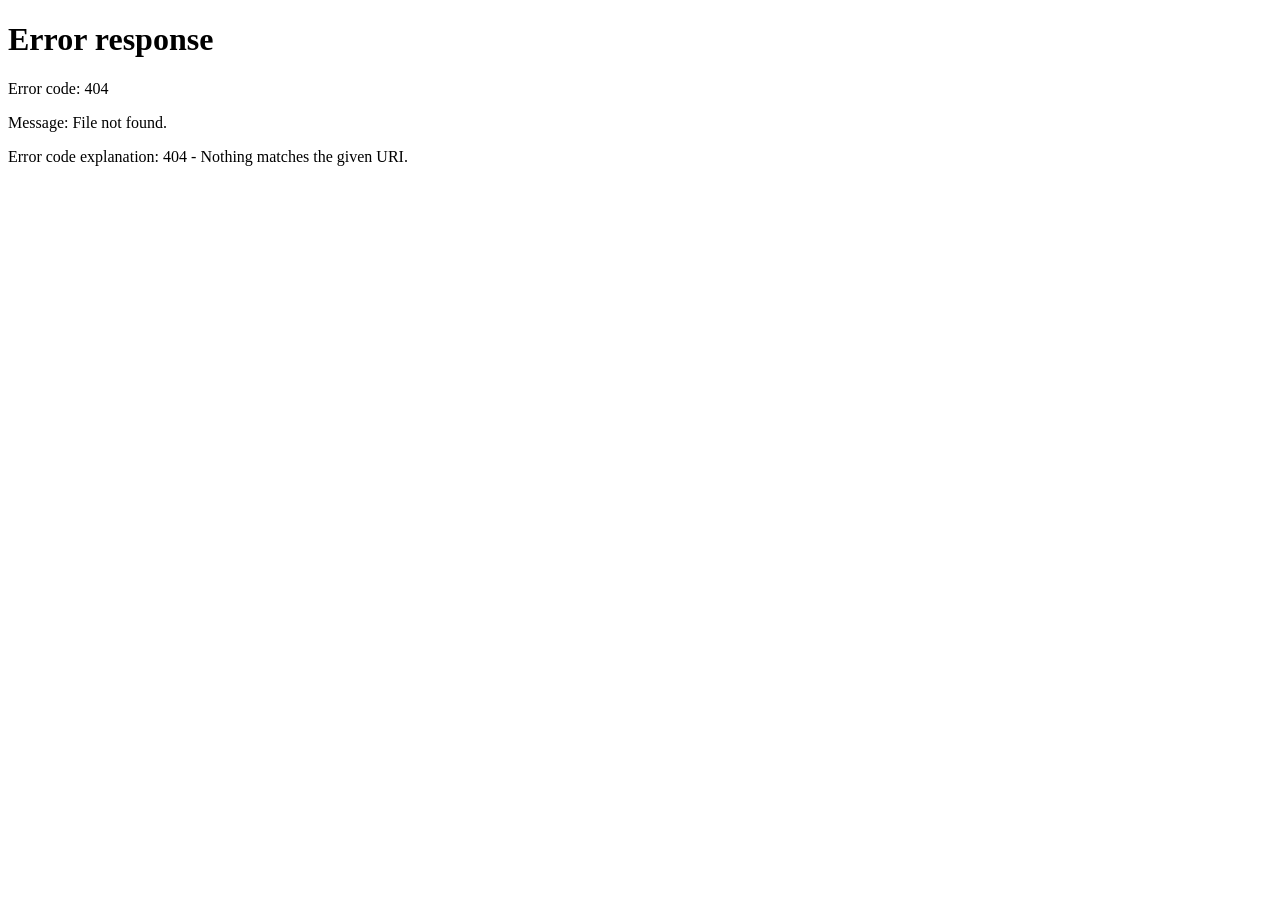
==== templates/Homepage.html @ d8c0ced1 "Homepage template" ====
<!doctype html>
<html lang="en">
  <head>
    <script>
      // Redirect to language selector if this is their first visit
      if (!localStorage.getItem("fb_lang")) {
        window.location.replace("language-select.html");
      }
    </script>
    <meta charset="UTF-8" />
    <meta name="viewport" content="width=device-width, initial-scale=1.0" />
    <title>Fasal Bazaar - Khet Se Ghar Tak Ka Connection</title>
    <link rel="stylesheet" href="Homepage.css" />
    <link
      rel="stylesheet"
      href="https://cdnjs.cloudflare.com/ajax/libs/font-awesome/6.4.0/css/all.min.css"
    />
  </head>
  <body>
    <header>
      <div class="logo" data-t>Fasal Bazaar</div>
      <nav>
        <!-- Crops Dropdown Menu -->
        <div class="dropdown">
          <a href="#" class="dropdown-toggle">
            Crops <i class="fas fa-chevron-down"></i>
          </a>
          <div class="dropdown-menu">
            <div class="dropdown-categories">
              <!-- Grains -->
              <div class="dropdown-category">
                <h4 data-t>Grains</h4>
                <a href="#" onclick="searchCrop('Bajra')" data-t>Bajra</a>
                <a href="#" onclick="searchCrop('Basmati Rice')" data-t
                  >Basmati Rice</a
                >
                <a href="#" onclick="searchCrop('Jowar')" data-t>Jowar</a>
                <a href="#" onclick="searchCrop('Maize')" data-t>Maize</a>
                <a href="#" onclick="searchCrop('Paddy')" data-t>Paddy</a>
                <a href="#" onclick="searchCrop('Ragi')" data-t>Ragi</a>
                <a href="#" onclick="searchCrop('Rice')" data-t>Rice</a>
                <a href="#" onclick="searchCrop('Wheat')" data-t>Wheat</a>
                <a href="#" onclick="searchCrop('Barley')" data-t>Barley</a>
                <a href="#" onclick="searchCrop('Millet')" data-t>Millet</a>
              </div>

              <!-- Pulses -->
              <div class="dropdown-category">
                <h4>Pulses</h4>
                <a href="#" onclick="searchCrop('Chana')" data-t>Chana</a>
                <a href="#" onclick="searchCrop('Masoor')" data-t>Masoor</a>
                <a href="#" onclick="searchCrop('Moong')" data-t>Moong</a>
                <a href="#" onclick="searchCrop('Tur')" data-t>Tur</a>
                <a href="#" onclick="searchCrop('Urad')" data-t>Urad</a>
                <a href="#" onclick="searchCrop('Green Peas')" data-t
                  >Green Peas</a
                >
                <a href="#" onclick="searchCrop('Rajma')" data-t>Rajma</a>
                <a href="#" onclick="searchCrop('Horse Gram')" data-t
                  >Horse Gram</a
                >
              </div>

              <!-- Vegetables -->
              <div class="dropdown-category">
                <h4>Vegetables</h4>
                <a href="#" onclick="searchCrop('Tomato')" data-t>Tomato</a>
                <a href="#" onclick="searchCrop('Potato')" data-t>Potato</a>
                <a href="#" onclick="searchCrop('Onion')" data-t>Onion</a>
                <a href="#" onclick="searchCrop('Cabbage')" data-t>Cabbage</a>
                <a href="#" onclick="searchCrop('Cauliflower')" data-t
                  >Cauliflower</a
                >
                <a href="#" onclick="searchCrop('Carrot')" data-t>Carrot</a>
                <a href="#" onclick="searchCrop('Brinjal')" data-t>Brinjal</a>
                <a href="#" onclick="searchCrop('Ladys Finger')" data-t
                  >Ladys Finger</a
                >
                <a href="#" onclick="searchCrop('Cucumber')" data-t>Cucumber</a>
                <a href="#" onclick="searchCrop('Capsicum')" data-t>Capsicum</a>
              </div>

              <!-- Fruits -->
              <div class="dropdown-category">
                <h4>Fruits</h4>
                <a href="#" onclick="searchCrop('Apple')" data-t>Apple</a>
                <a href="#" onclick="searchCrop('Banana')" data-t>Banana</a>
                <a href="#" onclick="searchCrop('Mango')" data-t>Mango</a>
                <a href="#" onclick="searchCrop('Grapes')" data-t>Grapes</a>
                <a href="#" onclick="searchCrop('Orange')" data-t>Orange</a>
                <a href="#" onclick="searchCrop('Pomegranate')" data-t
                  >Pomegranate</a
                >
                <a href="#" onclick="searchCrop('Papaya')" data-t>Papaya</a>
                <a href="#" onclick="searchCrop('Watermelon')" data-t
                  >Watermelon</a
                >
                <a href="#" onclick="searchCrop('Guava')" data-t>Guava</a>
                <a href="#" onclick="searchCrop('Strawberry')" data-t
                  >Strawberry</a
                >
              </div>

              <!-- Oilseeds -->
              <div class="dropdown-category">
                <h4>Oilseeds</h4>
                <a href="#" onclick="searchCrop('Groundnut')" data-t
                  >Groundnut</a
                >
                <a href="#" onclick="searchCrop('Mustard')" data-t>Mustard</a>
                <a href="#" onclick="searchCrop('Soyabean')" data-t>Soyabean</a>
                <a href="#" onclick="searchCrop('Sunflower Seed')" data-t
                  >Sunflower Seed</a
                >
                <a href="#" onclick="searchCrop('Sesame')" data-t>Sesame</a>
                <a href="#" onclick="searchCrop('Castor Seed')" data-t
                  >Castor Seed</a
                >
                <a href="#" onclick="searchCrop('Cotton')" data-t>Cotton</a>
                <a href="#" onclick="searchCrop('Coconut')" data-t>Coconut</a>
              </div>

              <!-- Spices & Fibers -->
              <div class="dropdown-category">
                <h4>Spices & Fibers</h4>
                <a href="#" onclick="searchCrop('Turmeric')" data-t>Turmeric</a>
                <a href="#" onclick="searchCrop('Ginger')" data-t>Ginger</a>
                <a href="#" onclick="searchCrop('Garlic')" data-t>Garlic</a>
                <a href="#" onclick="searchCrop('Dry Chilli')" data-t
                  >Dry Chilli</a
                >
                <a href="#" onclick="searchCrop('Coriander')" data-t
                  >Coriander</a
                >
                <a href="#" onclick="searchCrop('Jeera')" data-t>Jeera</a>
                <a href="#" onclick="searchCrop('Pepper')" data-t>Pepper</a>
                <a href="#" onclick="searchCrop('Cardamom')" data-t>Cardamom</a>
                <a href="#" onclick="searchCrop('Jute')" data-t>Jute</a>
                <a href="#" onclick="searchCrop('Tea')" data-t>Tea</a>
              </div>
            </div>
          </div>
        </div>

        <a href="index.html" data-t>Shop</a>
        <a href="chat-listing.html" data-t>Sell Crops</a>
        <a href="chat-listing.html?mode=buyer" data-t>Buy Crops</a>
        <a href="mandi.html" data-t>🌾 Mandi Prices</a>
      </nav>
      <div id="userSection"></div>
    </header>

    <section class="hero">
      <div class="hero-content">
        <h1>Khet Se Ghar Tak Ka Connection</h1>
        <p data-t>
          The best market place to buy and sell crops authentically from the
          farmer.
        </p>
        <div class="search-container">
          <input
            type="text"
            class="search-input"
            placeholder="Search Crops"
            id="searchInput"
          />
          <button class="search-btn" id="searchButton">→</button>
        </div>
      </div>
      <div class="hero-image">
        <img src="image_2.png" alt="Farmer with crops" />
      </div>
    </section>

    <section class="best-selling">
      <h2 class="section-title" data-t>Best Selling Product</h2>
      <div class="category-tabs">
        <button
          class="category-tab active"
          onclick="filterProducts('staples')"
          data-t
        >
          Staples
        </button>
        <button class="category-tab" onclick="filterProducts('fresh')" data-t>
          Fresh Items
        </button>
        <button
          class="category-tab"
          onclick="filterProducts('industrial')"
          data-t
        >
          Industrial
        </button>
      </div>
      <div class="products-grid" id="productsGrid">
        <!-- Products will be added dynamically -->
      </div>
    </section>

    <footer>
      <div class="footer-content">
        <div class="footer-brand">
          <h3>Fasal Bazaar</h3>
          <p>
            We are a marketplace platform that connects farmers directly with
            buyers, ensuring fair prices and authentic quality crops.
          </p>
        </div>
        <div class="footer-column">
          <h4>Service</h4>
          <a href="#">Direct buy</a>
          <a href="#">Bulk Buy</a>
          <a href="#">Become a Member</a>
        </div>
        <div class="footer-column">
          <h4>Crops</h4>
          <a href="#">Staples</a>
          <a href="#">Fresh Items</a>
          <a href="#">Industrial</a>
        </div>
      </div>
      <div class="footer-bottom">
        <div>Copyright © 2025</div>
        <div>
          <a href="#" style="color: #666; text-decoration: none; margin: 0 15px"
            >Terms of Service</a
          >
          <a href="#" style="color: #666; text-decoration: none"
            >Privacy Policy</a
          >
        </div>
      </div>
    </footer>

    <!-- Authentication Modal -->
    <div id="authModal" class="modal">
      <div class="modal-content auth-modal-content">
        <span class="close" onclick="closeAuthModal()">&times;</span>

        <div class="auth-tabs">
          <button class="auth-tab active" onclick="switchAuthTab('login')">
            Login
          </button>
          <button class="auth-tab" onclick="switchAuthTab('signup')">
            Sign Up
          </button>
        </div>

        <!-- Login Form -->
        <div id="loginForm" class="auth-form active">
          <h2 data-t>Welcome Back</h2>
          <form onsubmit="handleLogin(event)">
            <div class="form-group">
              <label data-t>User ID / Email</label>
              <input
                type="text"
                id="loginUserId"
                required
                placeholder="Enter your user ID or email"
              />
            </div>
            <div class="form-group">
              <label data-t>Password</label>
              <input
                type="password"
                id="loginPassword"
                required
                placeholder="Enter your password"
              />
            </div>
            <button type="submit" class="auth-submit-btn" data-t>Login</button>
          </form>

          <div class="auth-divider">
            <span>OR</span>
          </div>

          <button class="google-login-btn" onclick="handleGoogleLogin()" data-t>
            <i class="fab fa-google"></i> Continue with Google
          </button>

          <p class="auth-switch">
            Don't have an account?
            <a href="#" onclick="switchAuthTab('signup')" data-t>Sign Up</a>
          </p>
        </div>

        <!-- Signup Form -->
        <div id="signupForm" class="auth-form">
          <h2 data-t>Create Account</h2>
          <form onsubmit="handleSignup(event)">
            <div class="form-group">
              <label data-t>Full Name</label>
              <input
                type="text"
                id="signupName"
                required
                placeholder="Enter your full name"
              />
            </div>
            <div class="form-group">
              <label data-t>Email</label>
              <input
                type="email"
                id="signupEmail"
                required
                placeholder="Enter your email"
              />
            </div>
            <div class="form-group" data-t>
              <label>Phone Number</label>
              <input
                type="tel"
                id="signupPhone"
                required
                placeholder="Enter your phone number"
              />
            </div>
            <div class="form-group" data-t>
              <label>User ID</label>
              <input
                type="text"
                id="signupUserId"
                required
                placeholder="Create a unique user ID"
              />
            </div>
            <div class="form-group">
              <label data-t>Password</label>
              <input
                type="password"
                id="signupPassword"
                required
                placeholder="Create a password"
              />
            </div>
            <div class="form-group">
              <label data-t>I am a:</label>
              <select id="signupRole" required>
                <option value="" data-t>Select Role</option>
                <option value="buyer" data-t>Buyer</option>
                <option value="seller" data-t>Farmer/Seller</option>
                <option value="both" data-t>Both</option>
              </select>
            </div>
            <button type="submit" class="auth-submit-btn" data-t>
              Sign Up
            </button>
          </form>

          <div class="auth-divider">
            <span>OR</span>
          </div>

          <button class="google-login-btn" onclick="handleGoogleLogin()">
            <i class="fab fa-google"></i> Sign up with Google
          </button>

          <p class="auth-switch" data-t>
            Already have an account?
            <a href="#" onclick="switchAuthTab('login')">Login</a>
          </p>
        </div>
      </div>
    </div>

    <!-- Cart Modal -->
    <div id="cartModal" class="modal">
      <div class="modal-content">
        <span class="close" onclick="closeCart()">&times;</span>
        <h2>Your Cart</h2>
        <div
          id="cartItems"
          style="margin-top: 30px; max-height: 400px; overflow-y: auto"
        >
          <!-- Cart items will appear here -->
        </div>
        <div
          style="
            margin-top: 30px;
            padding-top: 20px;
            border-top: 2px solid #eee;
          "
        >
          <div
            style="
              display: flex;
              justify-content: space-between;
              font-size: 20px;
              font-weight: 700;
              margin-bottom: 20px;
            "
          >
            <span>Total:</span>
            <span id="cartTotal">₹0</span>
          </div>
          <button
            style="
              width: 100%;
              padding: 15px;
              background: #5a8c2e;
              color: white;
              border: none;
              border-radius: 8px;
              font-size: 16px;
              font-weight: 600;
              cursor: pointer;
            "
            onclick="checkout()"
          >
            Proceed to Checkout
          </button>
        </div>
      </div>
    </div>
    <script src="api.js"></script>
    <script src="Homepage.js"></script>
    <script src="reverie.js"></script>
    <script src="site-translate.js"></script>
  </body>
</html>
---- templates/Homepage.css ----
* {
  margin: 0;
  padding: 0;
  box-sizing: border-box;
}

body {
  font-family: "Georgia", serif;
  background: #f5f5f0;
  overflow-x: hidden;
}

/* Header Styles */
header {
  position: fixed;
  top: 0;
  left: 0;
  width: 100%;
  z-index: 1000;
  display: flex;
  justify-content: space-evenly;
  align-items: center;
  padding: 20px 20px;
  background: #e8e8dc;
  border-bottom: 1px solid #d0d0c0;
  box-sizing: border-box;
}

.logo {
  font-size: 24px;
  font-weight: 700;
  color: #2d5016;
}

nav {
  display: flex;
  gap: 120px;
  align-items: center;
  justify-content: space-between;
}

nav a {
  text-decoration: none;
  color: #333;
  font-size: 15px;
  transition: color 0.3s;
  position: relative;
}

nav a:hover {
  color: #5a8c2e;
}

/* Dropdown Styles */
.dropdown {
  position: relative;
}

.dropdown-toggle {
  display: flex;
  align-items: center;
  gap: 5px;
  cursor: pointer;
  padding: 10px 0;
}

.dropdown-toggle i {
  font-size: 12px;
  transition: transform 0.3s;
}

.dropdown.active .dropdown-toggle i {
  transform: rotate(180deg);
}

.dropdown-menu {
  display: none;
  position: absolute;
  top: 100%;
  left: 50%;
  transform: translateX(-50%);
  margin-top: 0;
  background: white;
  border-radius: 12px;
  box-shadow: 0 8px 30px rgba(0, 0, 0, 0.15);
  padding: 25px;
  min-width: 800px;
  z-index: 1001;
  opacity: 0;
  transition: opacity 0.3s ease, visibility 0.3s ease;
  visibility: hidden;
}

.dropdown.active .dropdown-menu {
  display: block;
  opacity: 1;
  visibility: visible;
}

.dropdown-categories {
  display: grid;
  grid-template-columns: repeat(3, 1fr);
  gap: 25px;
}

.dropdown-category {
  display: flex;
  flex-direction: column;
}

.dropdown-category h4 {
  font-size: 14px;
  font-weight: 700;
  color: #2d5016;
  margin-bottom: 12px;
  padding-bottom: 8px;
  border-bottom: 2px solid #5a8c2e;
}

.dropdown-category a {
  padding: 8px 12px;
  font-size: 13px;
  color: #555;
  text-decoration: none;
  border-radius: 6px;
  transition: all 0.2s;
  display: block;
}

.dropdown-category a:hover {
  background: #f0f7eb;
  color: #2d5016;
  transform: translateX(4px);
}

.user-icon {
  background: #5a8c2e;
  width: 35px;
  height: 35px;
  border-radius: 50%;
  display: flex;
  align-items: center;
  justify-content: center;
  color: white;
  font-size: 18px;
  cursor: pointer;
  transition: all 0.3s;
}

.user-icon:hover {
  background: #4a7525;
  transform: scale(1.05);
}

/* Hero Section */
.hero {
  display: grid;
  grid-template-columns: 1fr 1fr;
  min-height: 500px;
  position: relative;
  margin-top: 75px;
}

.hero-content {
  padding: 80px 80px;
  display: flex;
  flex-direction: column;
  justify-content: center;
  background: #e8e8dc;
}

.hero-content h1 {
  font-size: 52px;
  font-weight: 700;
  color: #1a1a1a;
  line-height: 1.2;
  margin-bottom: 25px;
}

.hero-content p {
  font-size: 16px;
  color: #555;
  line-height: 1.6;
  margin-bottom: 35px;
  max-width: 450px;
}

.search-container {
  position: relative;
  max-width: 500px;
}

.search-input {
  width: 100%;
  padding: 15px 60px 15px 20px;
  border: 1px solid #c0c0b0;
  border-radius: 25px;
  font-size: 15px;
  background: white;
  outline: none;
}

.search-btn {
  position: absolute;
  right: 5px;
  top: 50%;
  transform: translateY(-50%);
  background: #5a8c2e;
  border: none;
  width: 40px;
  height: 40px;
  border-radius: 50%;
  cursor: pointer;
  display: flex;
  align-items: center;
  justify-content: center;
  color: white;
  font-size: 18px;
  transition: background 0.3s;
}

.search-btn:hover {
  background: #4a7525;
}

.hero-image {
  position: relative;
  overflow: visible;
}

.hero-image img {
  width: 100%;
  height: 100%;
  object-fit: scale-down;
}

/* Best Selling Section */
.best-selling {
  padding: 60px 80px;
  background: #f5f5f0;
}

.section-title {
  text-align: center;
  font-size: 36px;
  font-weight: 700;
  color: #1a1a1a;
  margin-bottom: 40px;
}

.category-tabs {
  display: flex;
  justify-content: center;
  gap: 20px;
  margin-bottom: 50px;
}

.category-tab {
  padding: 12px 35px;
  background: #b8d4a0;
  border: none;
  border-radius: 25px;
  font-size: 15px;
  color: #2d5016;
  font-weight: 600;
  cursor: pointer;
  transition: all 0.3s;
}

.category-tab:hover,
.category-tab.active {
  background: #5a8c2e;
  color: white;
}

.products-grid {
  display: grid;
  grid-template-columns: repeat(4, 1fr);
  gap: 30px;
  max-width: 1200px;
  margin: 0 auto;
}

.product-card {
  background: white;
  border-radius: 15px;
  overflow: hidden;
  box-shadow: 0 4px 15px rgba(0, 0, 0, 0.08);
  transition:
    transform 0.3s,
    box-shadow 0.3s;
  cursor: pointer;
}

.product-card:hover {
  transform: translateY(-5px);
  box-shadow: 0 8px 25px rgba(0, 0, 0, 0.12);
}

.product-image {
  width: 100%;
  height: 180px;
  object-fit: cover;
}

.product-info {
  padding: 20px;
}

.product-name {
  font-size: 18px;
  font-weight: 600;
  color: #1a1a1a;
  margin-bottom: 10px;
}

.product-rating {
  color: #ffc107;
  font-size: 14px;
  margin-bottom: 15px;
}

.product-footer {
  display: flex;
  justify-content: space-between;
  align-items: center;
}

.product-price {
  font-size: 16px;
  color: #333;
}

.add-to-cart {
  background: #2d5016;
  color: white;
  width: 32px;
  height: 32px;
  border-radius: 50%;
  border: none;
  cursor: pointer;
  display: flex;
  align-items: center;
  justify-content: center;
  font-size: 18px;
  transition: background 0.3s;
}

.add-to-cart:hover {
  background: #1a3010;
}

/* Footer */
footer {
  background: #d4e5c3;
  padding: 50px 80px 30px;
}

.footer-content {
  display: grid;
  grid-template-columns: 2fr 1fr 1fr 1fr;
  gap: 60px;
  margin-bottom: 40px;
}

.footer-brand h3 {
  font-size: 24px;
  color: #2d5016;
  margin-bottom: 15px;
}

.footer-brand p {
  color: #555;
  font-size: 14px;
  line-height: 1.6;
}

.footer-column h4 {
  font-size: 16px;
  color: #2d5016;
  margin-bottom: 20px;
  font-weight: 600;
}

.footer-column a {
  display: block;
  color: #555;
  text-decoration: none;
  font-size: 14px;
  margin-bottom: 12px;
  transition: color 0.3s;
}

.footer-column a:hover {
  color: #5a8c2e;
}

.social-links {
  display: flex;
  gap: 15px;
  margin-top: 15px;
}

.social-icon {
  display: flex;
  align-items: center;
  gap: 8px;
  color: #555;
  text-decoration: none;
  font-size: 14px;
  transition: color 0.3s;
}

.social-icon:hover {
  color: #5a8c2e;
}

.footer-bottom {
  text-align: center;
  padding-top: 30px;
  border-top: 1px solid #b8d4a0;
  color: #666;
  font-size: 13px;
  display: flex;
  justify-content: space-between;
}

/* Modal Styles */
.modal {
  display: none;
  position: fixed;
  z-index: 2000;
  left: 0;
  top: 0;
  width: 100%;
  height: 100%;
  background-color: rgba(0, 0, 0, 0.6);
  animation: fadeIn 0.3s;
}

@keyframes fadeIn {
  from {
    opacity: 0;
  }
  to {
    opacity: 1;
  }
}

.modal-content {
  background-color: white;
  margin: 5% auto;
  padding: 40px;
  border-radius: 16px;
  width: 90%;
  max-width: 500px;
  position: relative;
  animation: slideIn 0.3s;
}

@keyframes slideIn {
  from {
    transform: translateY(-50px);
    opacity: 0;
  }
  to {
    transform: translateY(0);
    opacity: 1;
  }
}

.close {
  position: absolute;
  right: 20px;
  top: 20px;
  font-size: 28px;
  font-weight: bold;
  color: #aaa;
  cursor: pointer;
  transition: color 0.3s;
}

.close:hover {
  color: #000;
}

/* Authentication Modal Styles */
.auth-modal-content {
  max-width: 450px;
}

.auth-tabs {
  display: flex;
  gap: 10px;
  margin-bottom: 30px;
  border-bottom: 2px solid #e0e0e0;
}

.auth-tab {
  flex: 1;
  padding: 12px;
  background: none;
  border: none;
  border-bottom: 3px solid transparent;
  font-size: 16px;
  font-weight: 600;
  color: #666;
  cursor: pointer;
  transition: all 0.3s;
}

.auth-tab.active {
  color: #5a8c2e;
  border-bottom-color: #5a8c2e;
}

.auth-form {
  display: none;
}

.auth-form.active {
  display: block;
}

.auth-form h2 {
  font-size: 24px;
  color: #1a1a1a;
  margin-bottom: 25px;
  text-align: center;
}

.form-group {
  margin-bottom: 20px;
}

.form-group label {
  display: block;
  font-size: 14px;
  font-weight: 600;
  color: #333;
  margin-bottom: 8px;
}

.form-group input,
.form-group select {
  width: 100%;
  padding: 12px 15px;
  border: 1px solid #d0d0d0;
  border-radius: 8px;
  font-size: 14px;
  transition: border-color 0.3s;
}

.form-group input:focus,
.form-group select:focus {
  outline: none;
  border-color: #5a8c2e;
}

.auth-submit-btn {
  width: 100%;
  padding: 14px;
  background: #5a8c2e;
  color: white;
  border: none;
  border-radius: 8px;
  font-size: 16px;
  font-weight: 600;
  cursor: pointer;
  transition: background 0.3s;
}

.auth-submit-btn:hover {
  background: #4a7525;
}

.auth-divider {
  text-align: center;
  margin: 25px 0;
  position: relative;
}

.auth-divider::before {
  content: '';
  position: absolute;
  top: 50%;
  left: 0;
  right: 0;
  height: 1px;
  background: #e0e0e0;
}

.auth-divider span {
  background: white;
  padding: 0 15px;
  color: #999;
  font-size: 14px;
  position: relative;
  z-index: 1;
}

.google-login-btn {
  width: 100%;
  padding: 14px;
  background: white;
  color: #333;
  border: 2px solid #e0e0e0;
  border-radius: 8px;
  font-size: 16px;
  font-weight: 600;
  cursor: pointer;
  transition: all 0.3s;
  display: flex;
  align-items: center;
  justify-content: center;
  gap: 10px;
}

.google-login-btn:hover {
  border-color: #5a8c2e;
  background: #f9f9f9;
}

.google-login-btn i {
  font-size: 18px;
  color: #4285f4;
}

.auth-switch {
  text-align: center;
  margin-top: 20px;
  font-size: 14px;
  color: #666;
}

.auth-switch a {
  color: #5a8c2e;
  text-decoration: none;
  font-weight: 600;
}

.auth-switch a:hover {
  text-decoration: underline;
}

/* Responsive */
@media (max-width: 1024px) {
  .products-grid {
    grid-template-columns: repeat(2, 1fr);
  }

  .hero {
    grid-template-columns: 1fr;
  }

  .hero-image {
    min-height: 400px;
  }

  .dropdown-menu {
    min-width: 600px;
  }

  .dropdown-categories {
    grid-template-columns: repeat(2, 1fr);
  }
}

@media (max-width: 768px) {
  header,
  .hero-content,
  .best-selling,
  footer {
    padding-left: 30px;
    padding-right: 30px;
  }

  nav {
    gap: 30px;
  }

  .products-grid {
    grid-template-columns: 1fr;
  }

  .footer-content {
    grid-template-columns: 1fr;
    gap: 30px;
  }

  .dropdown-menu {
    min-width: 90vw;
    left: 5vw;
    transform: none;
  }

  .dropdown-categories {
    grid-template-columns: 1fr;
  }
}
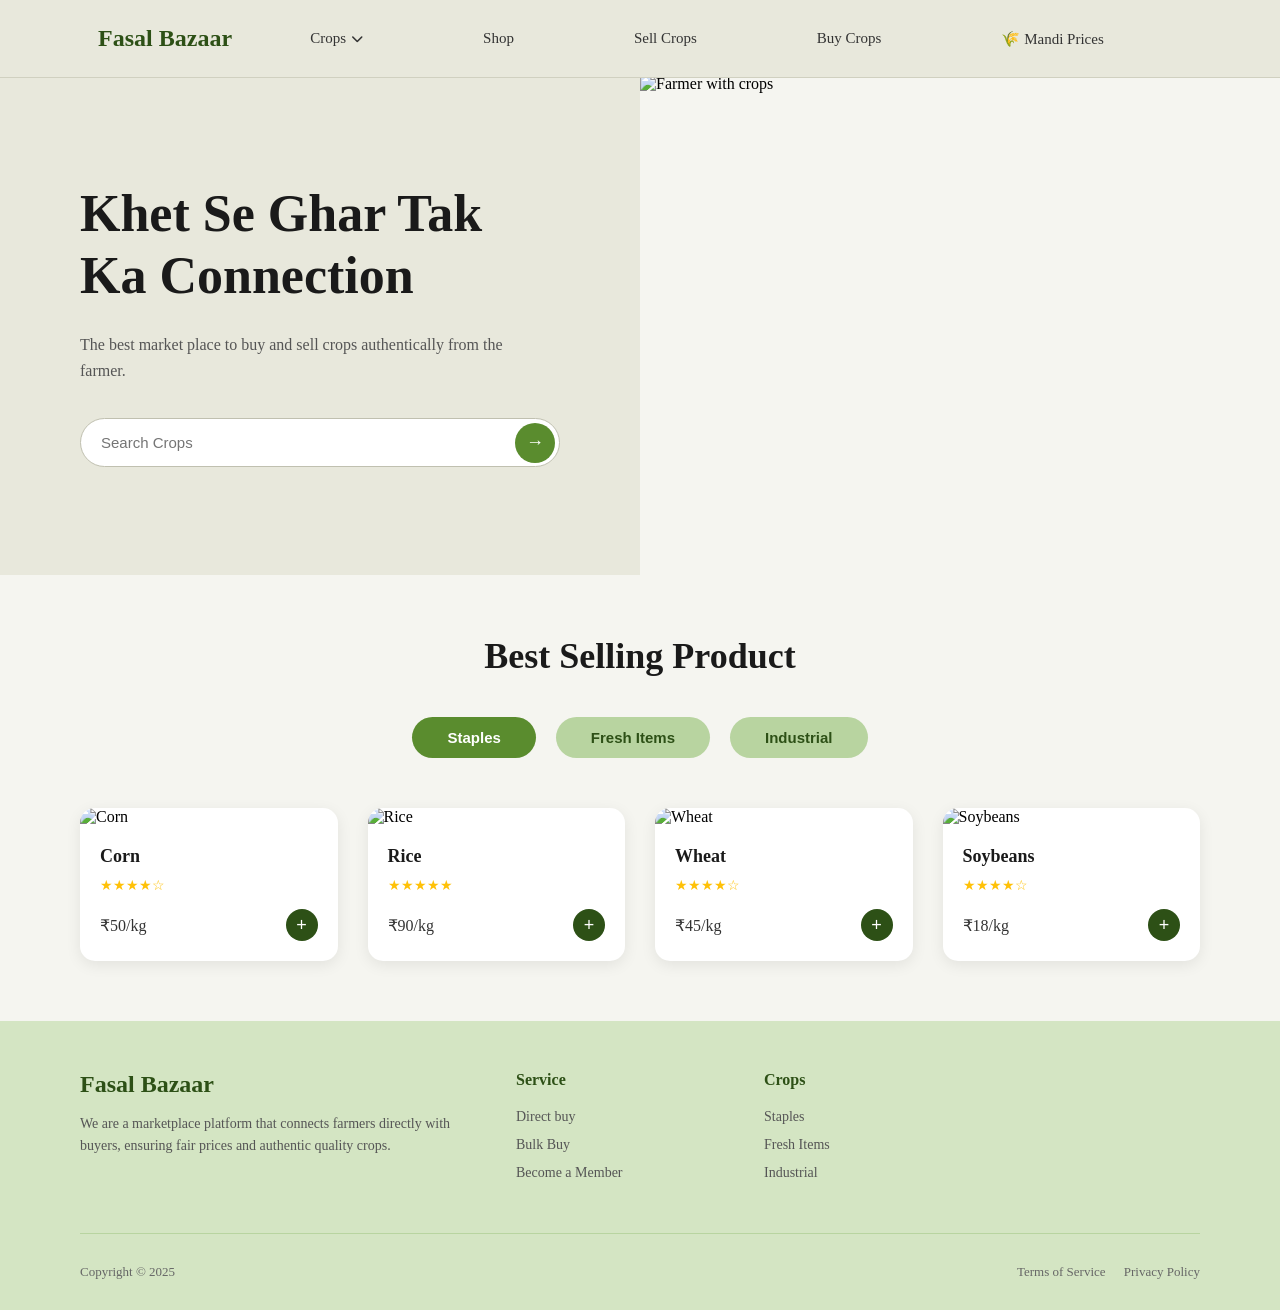
==== commit 27a7cca1: "Update Homepage.html" ====
--- a/templates/Homepage.html
+++ b/templates/Homepage.html
@@ -4,7 +4,7 @@
     <script>
       // Redirect to language selector if this is their first visit
       if (!localStorage.getItem("fb_lang")) {
-        window.location.replace("language-select.html");
+        localStorage.setItem("fb_lang", "en");
       }
     </script>
     <meta charset="UTF-8" />
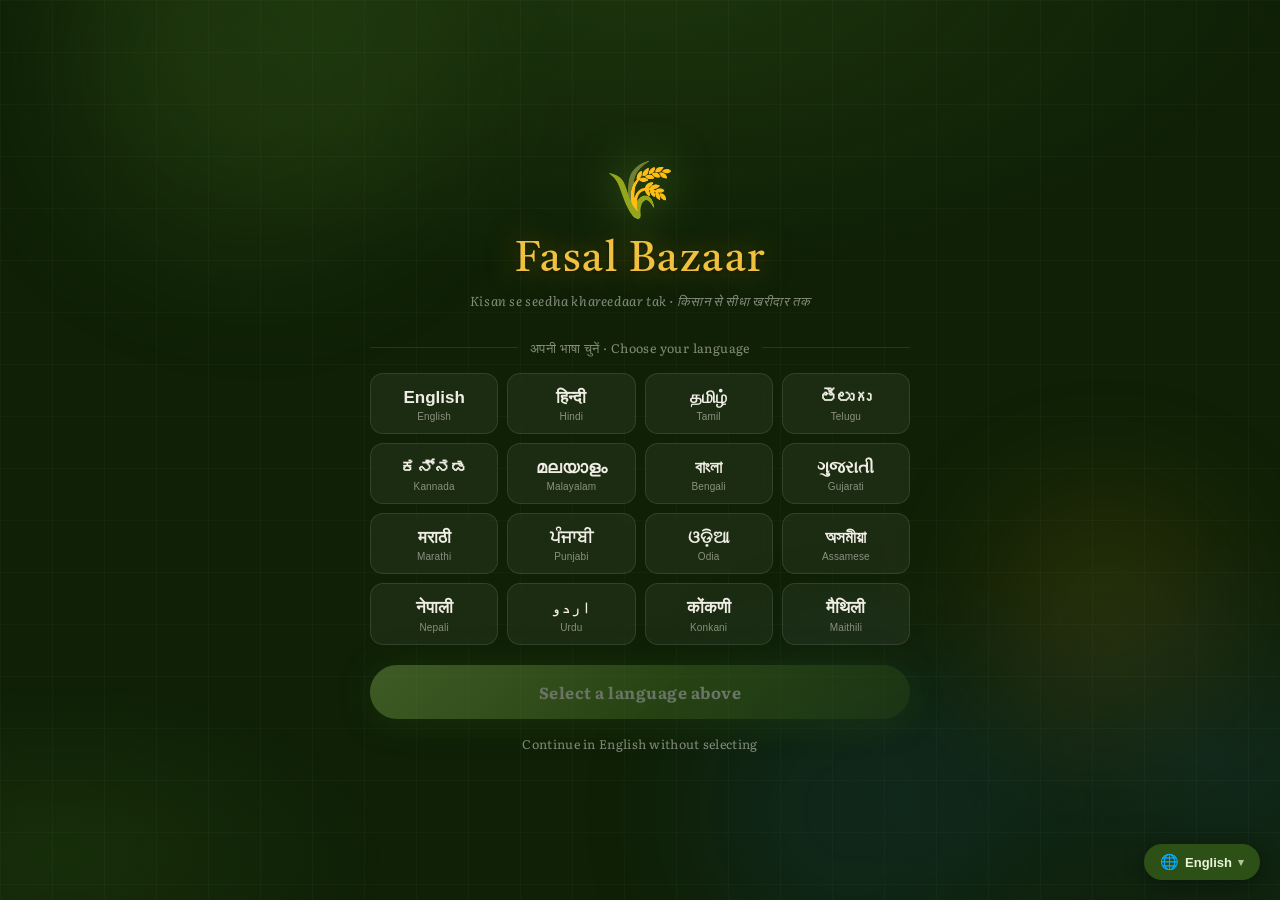
==== commit bbc33605: "Restoring templates" ====
--- a/templates/Homepage.html
+++ b/templates/Homepage.html
@@ -4,7 +4,7 @@
     <script>
       // Redirect to language selector if this is their first visit
       if (!localStorage.getItem("fb_lang")) {
-        localStorage.setItem("fb_lang", "en");
+        window.location.replace("language-select.html");
       }
     </script>
     <meta charset="UTF-8" />
